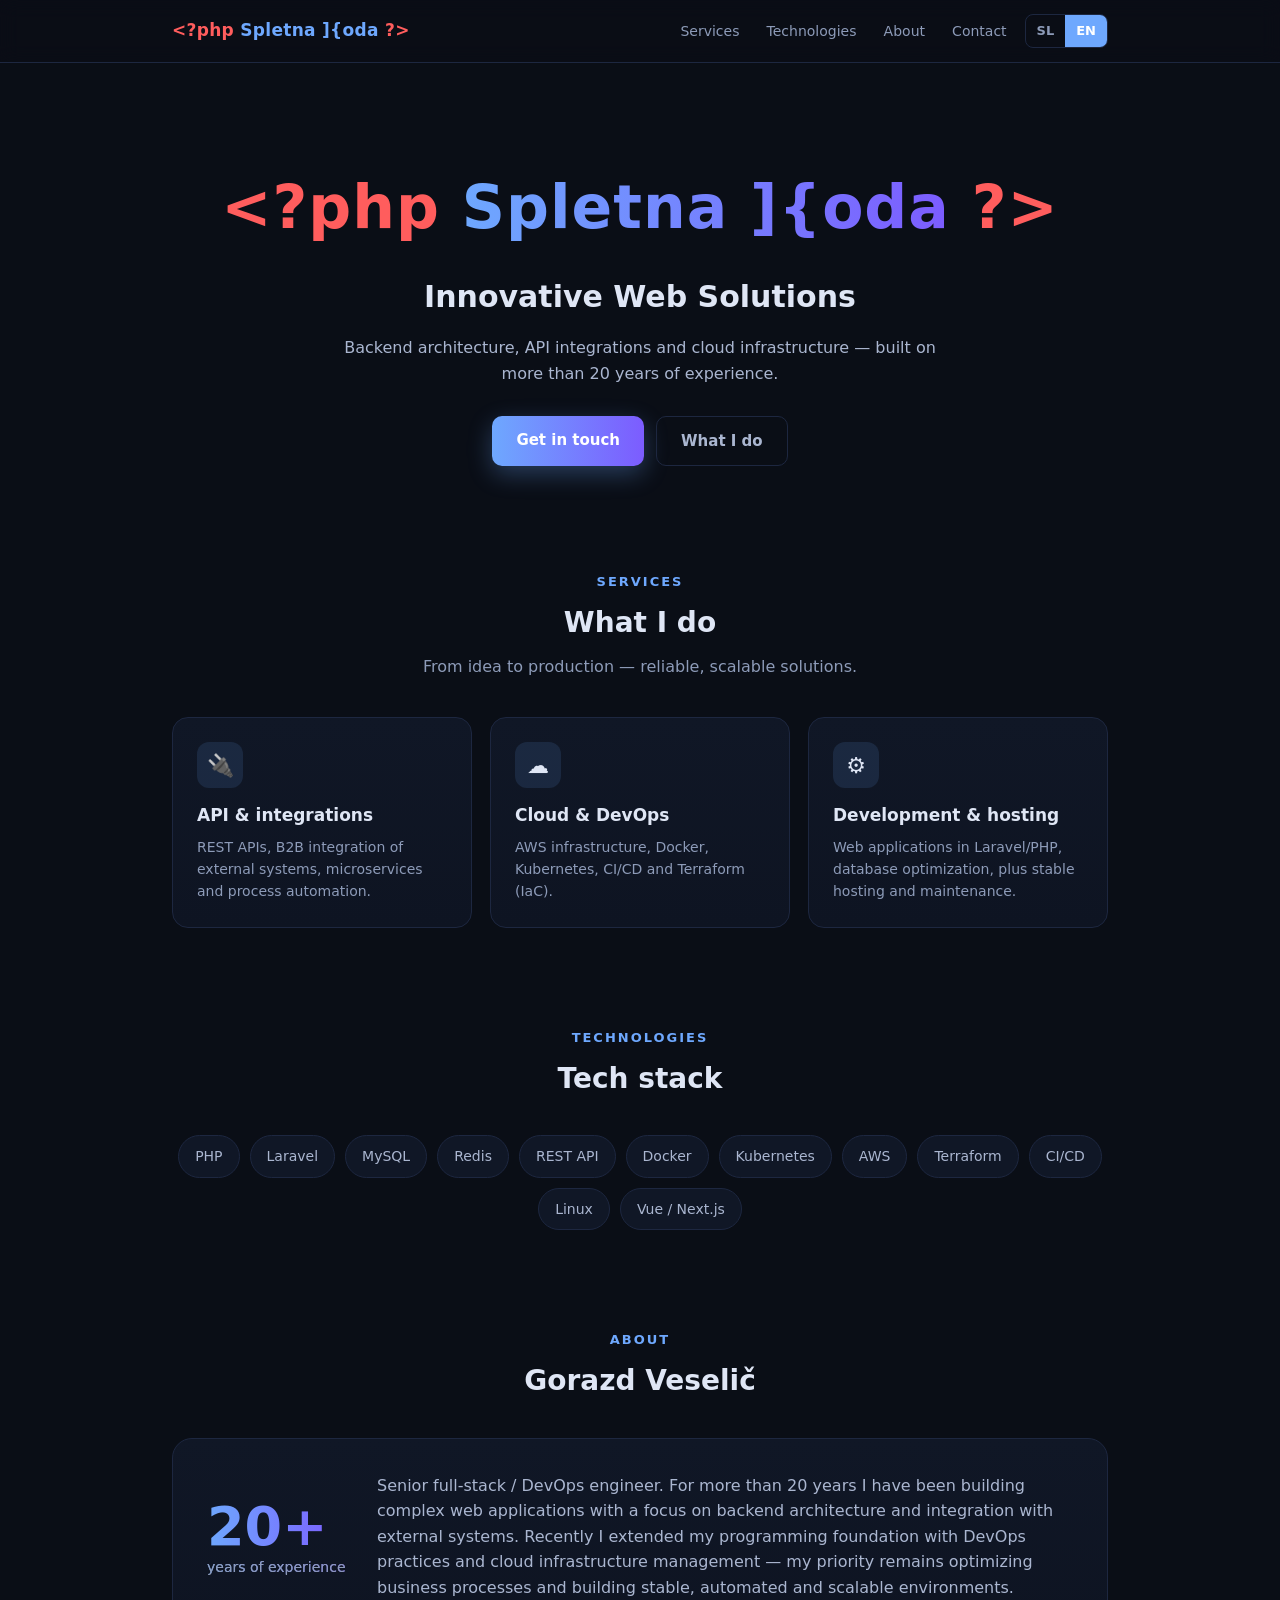
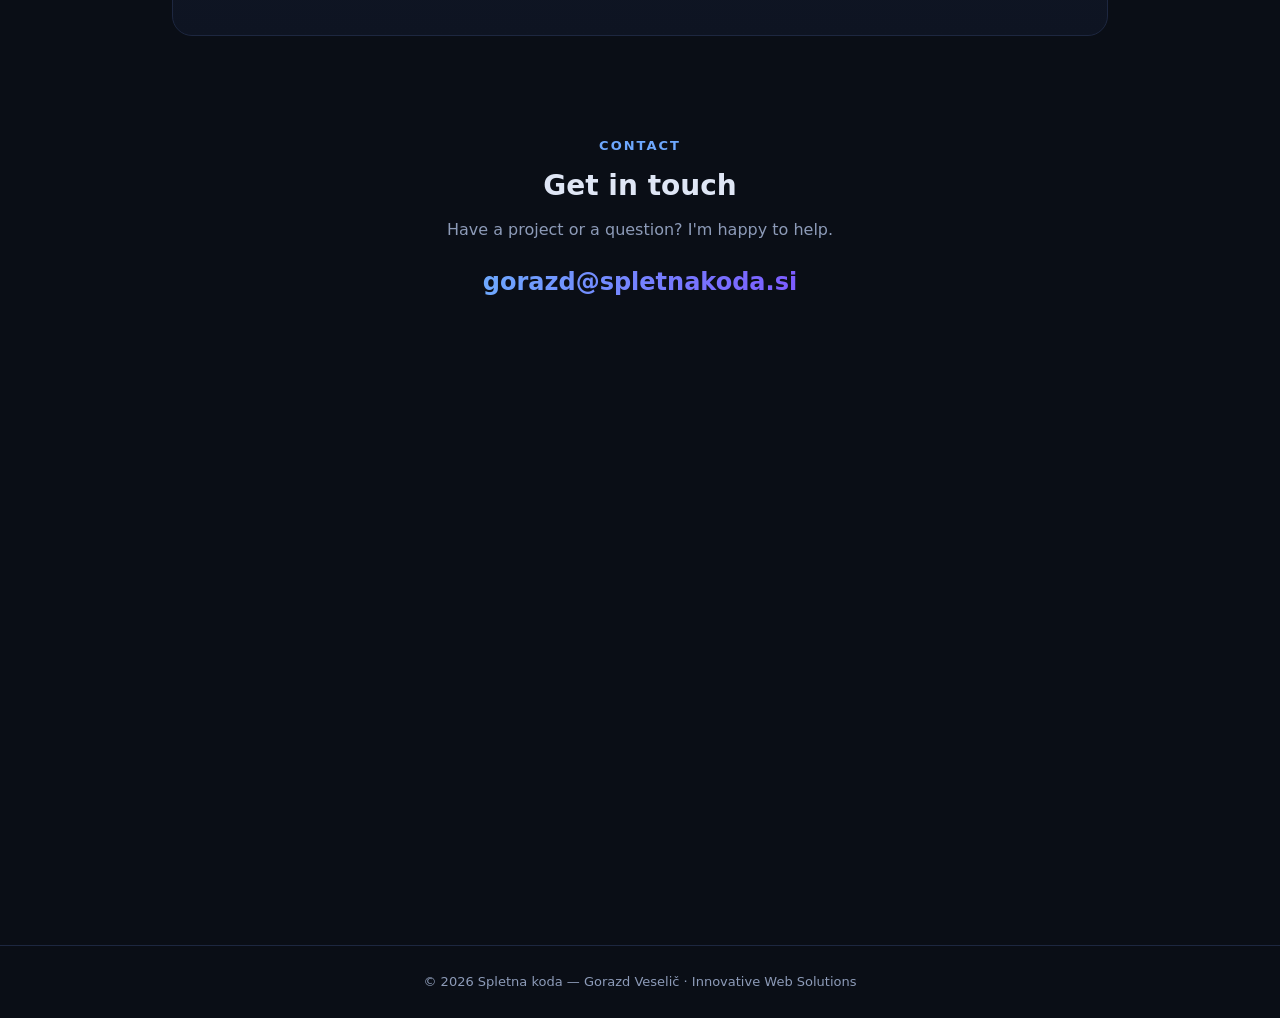
==== en/index.html @ e6e83b1e "Modern bilingual (SL/EN) static site redesign" ====
<!DOCTYPE html>
<html lang="en">
<head>
<meta charset="UTF-8">
<meta name="viewport" content="width=device-width, initial-scale=1">
<title>Spletna koda – Innovative Web Solutions</title>
<meta name="description" content="Innovative web solutions — backend architecture, API integrations and cloud infrastructure, built on more than 20 years of experience. PHP, Laravel, AWS, Docker, Kubernetes.">
<meta name="keywords" content="microservices, API integrations, B2B integration, PHP, MySQL, Laravel, Vue, AWS, DevOps, Docker, Kubernetes, web hosting">
<link rel="canonical" href="https://spletnakoda.si/en/">
<link rel="alternate" hreflang="sl" href="https://spletnakoda.si/">
<link rel="alternate" hreflang="en" href="https://spletnakoda.si/en/">
<link rel="alternate" hreflang="x-default" href="https://spletnakoda.si/">
<meta property="og:title" content="Spletna koda">
<meta property="og:description" content="Innovative web solutions. Backend, API integrations, B2B, PHP, MySQL, Laravel, Vue, AWS, DevOps.">
<meta property="og:url" content="https://spletnakoda.si/en/">
<meta property="og:image" content="https://spletnakoda.si/spletnaKoda.png">
<meta property="og:site_name" content="Spletna koda">
<meta property="og:locale" content="en_US">
<meta property="og:locale:alternate" content="sl_SI">
<meta name="theme-color" content="#0a0e16">
<link rel="icon" href="/favicon.ico">
<link rel="apple-touch-icon" href="/spletnaKoda.png">
<link rel="stylesheet" href="/style.css">
</head>
<body>

<header><div class="wrap"><nav>
  <a href="#top" class="brand"><span class="tag">&lt;?php</span> <span class="name">Spletna ]{oda</span> <span class="tag">?&gt;</span></a>
  <div class="nav-right">
    <div class="links">
      <a href="#services">Services</a>
      <a href="#technologies">Technologies</a>
      <a href="#about">About</a>
      <a href="#contact">Contact</a>
    </div>
    <div class="lang" aria-label="Jezik / Language">
      <a href="/" hreflang="sl" lang="sl">SL</a>
      <a class="active" href="/en/" hreflang="en" lang="en">EN</a>
    </div>
  </div>
</nav></div></header>

<div class="hero" id="top">
  <span class="blob b1"></span><span class="blob b2"></span><span class="blob b3"></span>
  <div class="wrap">
    <div class="logo"><span class="tag">&lt;?php</span> <span class="name">Spletna ]{oda</span> <span class="tag">?&gt;</span></div>
    <h1>Innovative Web Solutions</h1>
    <p>Backend architecture, API integrations and cloud infrastructure — built on more than 20 years of experience.</p>
    <div class="btns">
      <a href="#contact" class="btn primary">Get in touch</a>
      <a href="#services" class="btn ghost">What I do</a>
    </div>
  </div>
</div>

<section id="services"><div class="wrap">
  <div class="label">Services</div>
  <h2 class="title">What I do</h2>
  <p class="sub">From idea to production — reliable, scalable solutions.</p>
  <div class="cards">
    <div class="card"><div class="ico">🔌</div><h3>API &amp; integrations</h3><p>REST APIs, B2B integration of external systems, microservices and process automation.</p></div>
    <div class="card"><div class="ico">☁️</div><h3>Cloud &amp; DevOps</h3><p>AWS infrastructure, Docker, Kubernetes, CI/CD and Terraform (IaC).</p></div>
    <div class="card"><div class="ico">⚙️</div><h3>Development &amp; hosting</h3><p>Web applications in Laravel/PHP, database optimization, plus stable hosting and maintenance.</p></div>
  </div>
</div></section>

<section id="technologies"><div class="wrap">
  <div class="label">Technologies</div>
  <h2 class="title">Tech stack</h2>
  <div class="chips">
    <span class="chip">PHP</span><span class="chip">Laravel</span><span class="chip">MySQL</span><span class="chip">Redis</span>
    <span class="chip">REST API</span><span class="chip">Docker</span><span class="chip">Kubernetes</span><span class="chip">AWS</span>
    <span class="chip">Terraform</span><span class="chip">CI/CD</span><span class="chip">Linux</span><span class="chip">Vue / Next.js</span>
  </div>
</div></section>

<section id="about"><div class="wrap">
  <div class="label">About</div>
  <h2 class="title">Gorazd Veselič</h2>
  <div class="about">
    <div class="big">20+<small>years of experience</small></div>
    <p>Senior full-stack / DevOps engineer. For more than 20 years I have been building complex web applications with a focus on backend architecture and integration with external systems. Recently I extended my programming foundation with DevOps practices and cloud infrastructure management — my priority remains optimizing business processes and building stable, automated and scalable environments.</p>
  </div>
</div></section>

<section id="contact" class="fill"><div class="wrap contact">
  <div class="label">Contact</div>
  <h2 class="title">Get in touch</h2>
  <p class="sub">Have a project or a question? I'm happy to help.</p>
  <a href="mailto:gorazd@spletnakoda.si" class="email">gorazd@spletnakoda.si</a>
</div></section>

<footer><div class="wrap">© 2026 Spletna koda — Gorazd Veselič · Innovative Web Solutions</div></footer>

</body>
</html>
---- style.css ----
/* Spletna koda — shared styles (SL + EN) */

:root{
  --bg:#0a0e16; --panel:#101726; --panel2:#0e1422;
  --line:#1d2740; --text:#dfe6f5; --muted:#8d9bb8; --soft:#aab6d0;
  --brand:#6ea8fe; --brand2:#7c5cff; --accent:#22d3ee;
  --nav-h:62px;
}

*{box-sizing:border-box;margin:0;padding:0}
html{scroll-behavior:smooth}
body{
  background:var(--bg);color:var(--text);line-height:1.6;overflow-x:hidden;
  font-family:system-ui,-apple-system,"Segoe UI",sans-serif;
}
a{color:inherit;text-decoration:none}

.wrap{max-width:980px;margin:0 auto;padding:0 22px}
section{padding:28px 0 72px;scroll-margin-top:calc(var(--nav-h) + 10px)}

/* Header / navigation */
header{
  position:sticky;top:0;z-index:20;
  background:rgba(10,14,22,.7);backdrop-filter:blur(10px);
  border-bottom:1px solid var(--line);
}
nav{display:flex;justify-content:space-between;align-items:center;height:var(--nav-h)}
.brand{font-weight:800;font-size:17px;letter-spacing:.3px}
.brand .tag{color:#ff5d5d}
.brand .name{color:var(--brand);white-space:nowrap}
.nav-right{display:flex;align-items:center;gap:18px}
.links a{color:var(--muted);font-size:14px;margin-left:22px;transition:color .15s}
.links a:hover{color:var(--text)}
.lang{display:inline-flex;border:1px solid var(--line);border-radius:8px;overflow:hidden}
.lang a{color:var(--muted);font-size:13px;font-weight:700;padding:6px 11px;transition:background .15s,color .15s}
.lang a:hover{color:var(--text)}
.lang a.active{background:var(--brand);color:#fff}

/* Hero */
.hero{position:relative;text-align:center;padding:96px 0 78px;overflow:hidden;scroll-margin-top:calc(var(--nav-h) + 10px)}
.blob{position:absolute;border-radius:50%;filter:blur(80px);opacity:.5;animation:float 14s ease-in-out infinite}
.b1{width:420px;height:420px;background:var(--brand2);top:-160px;left:-120px}
.b2{width:380px;height:380px;background:var(--brand);top:-120px;right:-120px;animation-delay:-5s}
.b3{width:300px;height:300px;background:var(--accent);bottom:-180px;left:40%;opacity:.25;animation-delay:-9s}
@keyframes float{0%,100%{transform:translateY(0)}50%{transform:translateY(28px)}}
@media(prefers-reduced-motion:reduce){.blob{animation:none}}
.hero>*{position:relative;z-index:1}
.hero .logo{font-size:clamp(34px,7vw,60px);font-weight:800;letter-spacing:1px;white-space:nowrap}
.hero .logo .tag{color:#ff5d5d}
.hero .logo .name{white-space:nowrap;background:linear-gradient(90deg,var(--brand),var(--brand2));-webkit-background-clip:text;background-clip:text;color:transparent}
.hero h1{font-size:clamp(20px,3.4vw,30px);margin-top:18px;font-weight:700}
.hero p{color:var(--soft);max-width:600px;margin:14px auto 0;font-size:16px}

.btns{margin-top:30px;display:flex;gap:12px;justify-content:center;flex-wrap:wrap}
.btn{padding:12px 24px;border-radius:10px;font-weight:600;font-size:15px;transition:transform .12s,box-shadow .12s}
.btn:hover{transform:translateY(-2px)}
.btn.primary{background:linear-gradient(90deg,var(--brand),var(--brand2));color:#fff;box-shadow:0 8px 24px rgba(110,168,254,.3)}
.btn.ghost{border:1px solid var(--line);color:var(--soft)}

/* Section headings */
.label{text-align:center;color:var(--brand);font-size:13px;font-weight:700;letter-spacing:2px;text-transform:uppercase}
h2.title{text-align:center;font-size:28px;margin-top:8px}
.sub{text-align:center;color:var(--muted);max-width:560px;margin:8px auto 0}

/* Service cards */
.cards{display:grid;grid-template-columns:repeat(3,1fr);gap:18px;margin-top:38px}
.card{background:linear-gradient(180deg,var(--panel),var(--panel2));border:1px solid var(--line);border-radius:16px;padding:24px;transition:transform .15s,border-color .15s}
.card:hover{transform:translateY(-4px);border-color:var(--brand)}
.card .ico{width:46px;height:46px;margin-bottom:14px;border-radius:12px;background:rgba(110,168,254,.12);display:flex;align-items:center;justify-content:center;font-size:22px}
.card h3{font-size:17px;margin-bottom:6px}
.card p{color:var(--muted);font-size:14px}

/* Tech chips */
.chips{display:flex;flex-wrap:wrap;gap:10px;justify-content:center;margin-top:34px}
.chip{background:var(--panel);border:1px solid var(--line);color:var(--soft);padding:9px 16px;border-radius:30px;font-size:14px;transition:border-color .15s,color .15s}
.chip:hover{border-color:var(--accent);color:var(--text)}

/* About */
.about{display:grid;grid-template-columns:140px 1fr;gap:30px;align-items:center;margin-top:34px;padding:34px;border:1px solid var(--line);border-radius:20px;background:linear-gradient(180deg,var(--panel),var(--panel2))}
.about .big{font-size:54px;font-weight:800;line-height:1;background:linear-gradient(90deg,var(--brand),var(--brand2));-webkit-background-clip:text;background-clip:text;color:transparent}
.about .big small{display:block;margin-top:6px;font-size:14px;font-weight:500;color:var(--muted)}
.about p{color:var(--soft)}

/* Contact */
.fill{min-height:calc(100vh - var(--nav-h) - 1px)}   /* lets the last section's title align like the others */
.contact{text-align:center}
.contact .email{display:inline-block;margin-top:20px;font-size:clamp(18px,4vw,24px);font-weight:700;background:linear-gradient(90deg,var(--brand),var(--brand2));-webkit-background-clip:text;background-clip:text;color:transparent}

footer{border-top:1px solid var(--line);padding:26px 0;text-align:center;color:var(--muted);font-size:13px}

/* Mobile: no menu, so the anchor-offset tricks aren't needed — even spacing, no empty tail */
@media(max-width:720px){
  .cards{grid-template-columns:1fr}
  .about{grid-template-columns:1fr;text-align:center}
  .links{display:none}
  section{padding:44px 0}
  .hero{padding:80px 0 44px}
  .fill{min-height:auto}
}

/* Keep the wordmark intact: one line when it fits, else cleanly stacked into 3 lines */
@media(max-width:480px){
  .hero .logo{white-space:normal}
  .hero .logo .tag,.hero .logo .name{display:block}
}
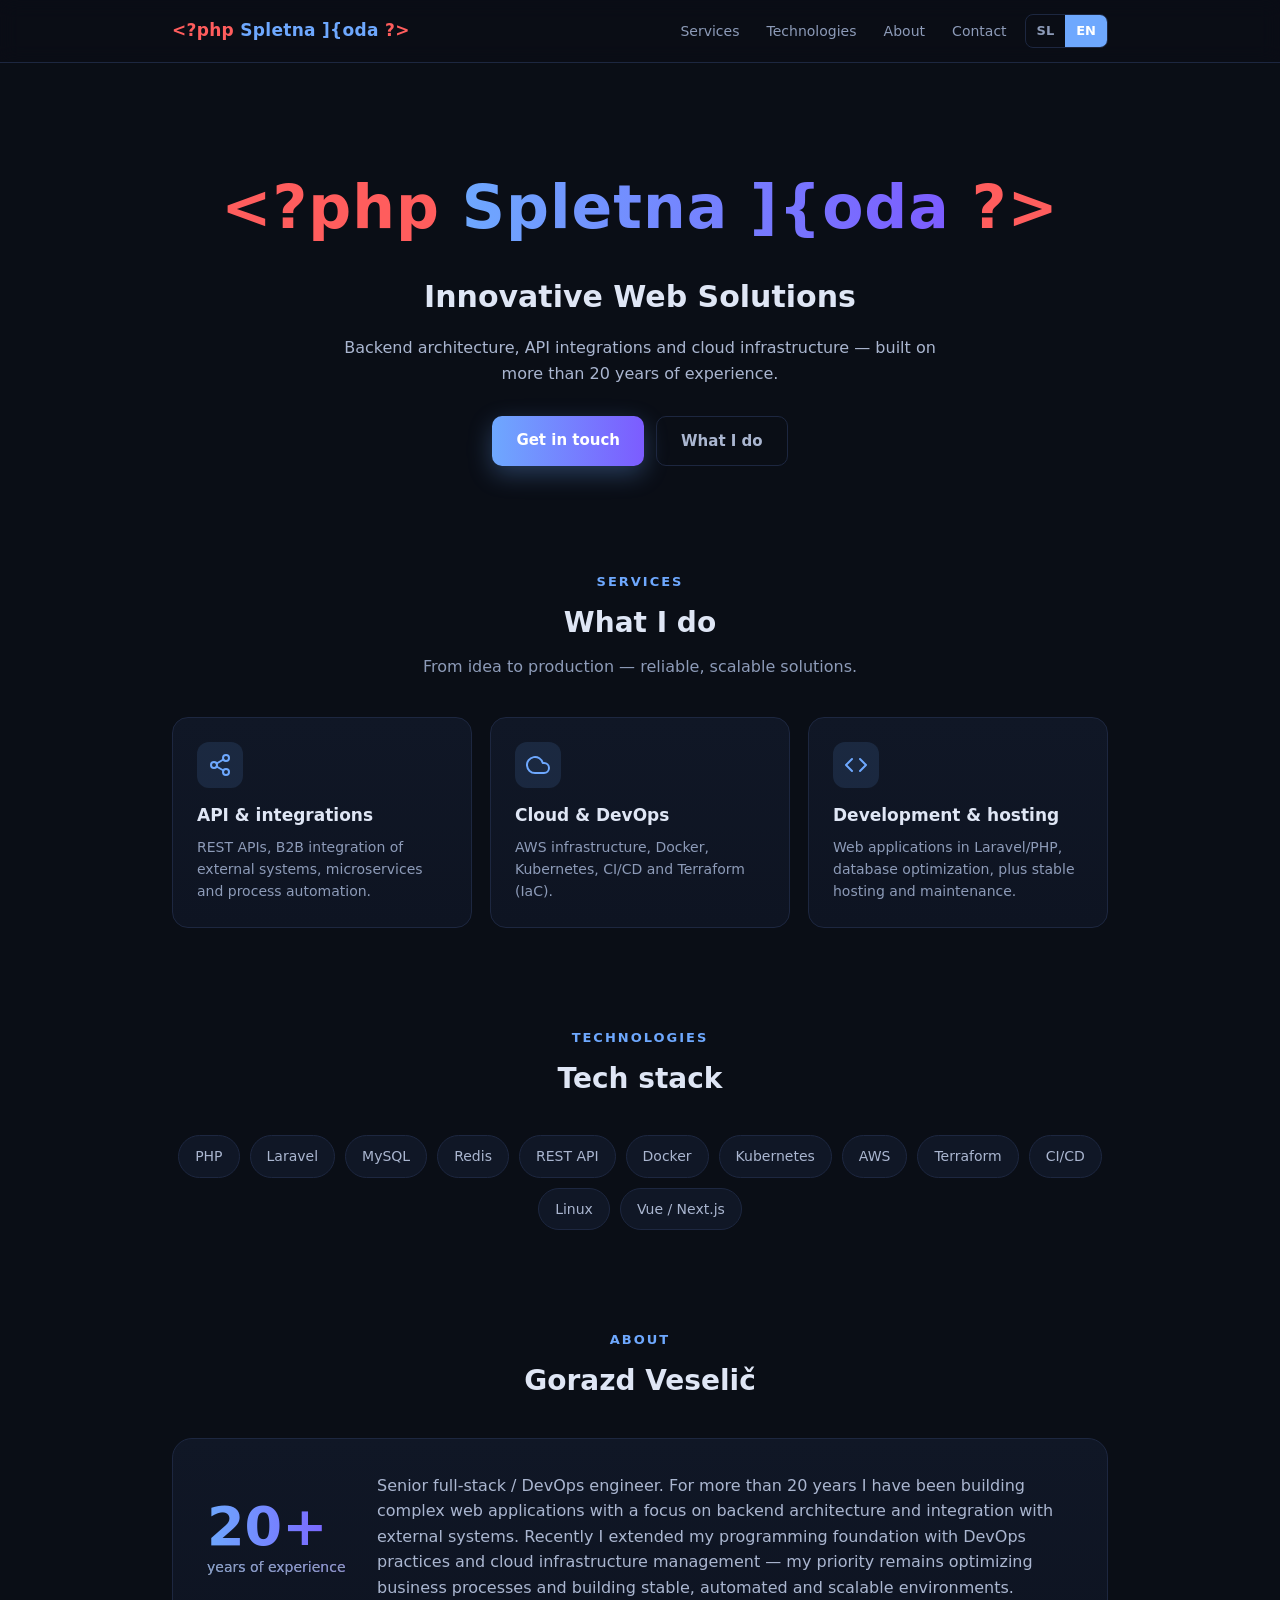
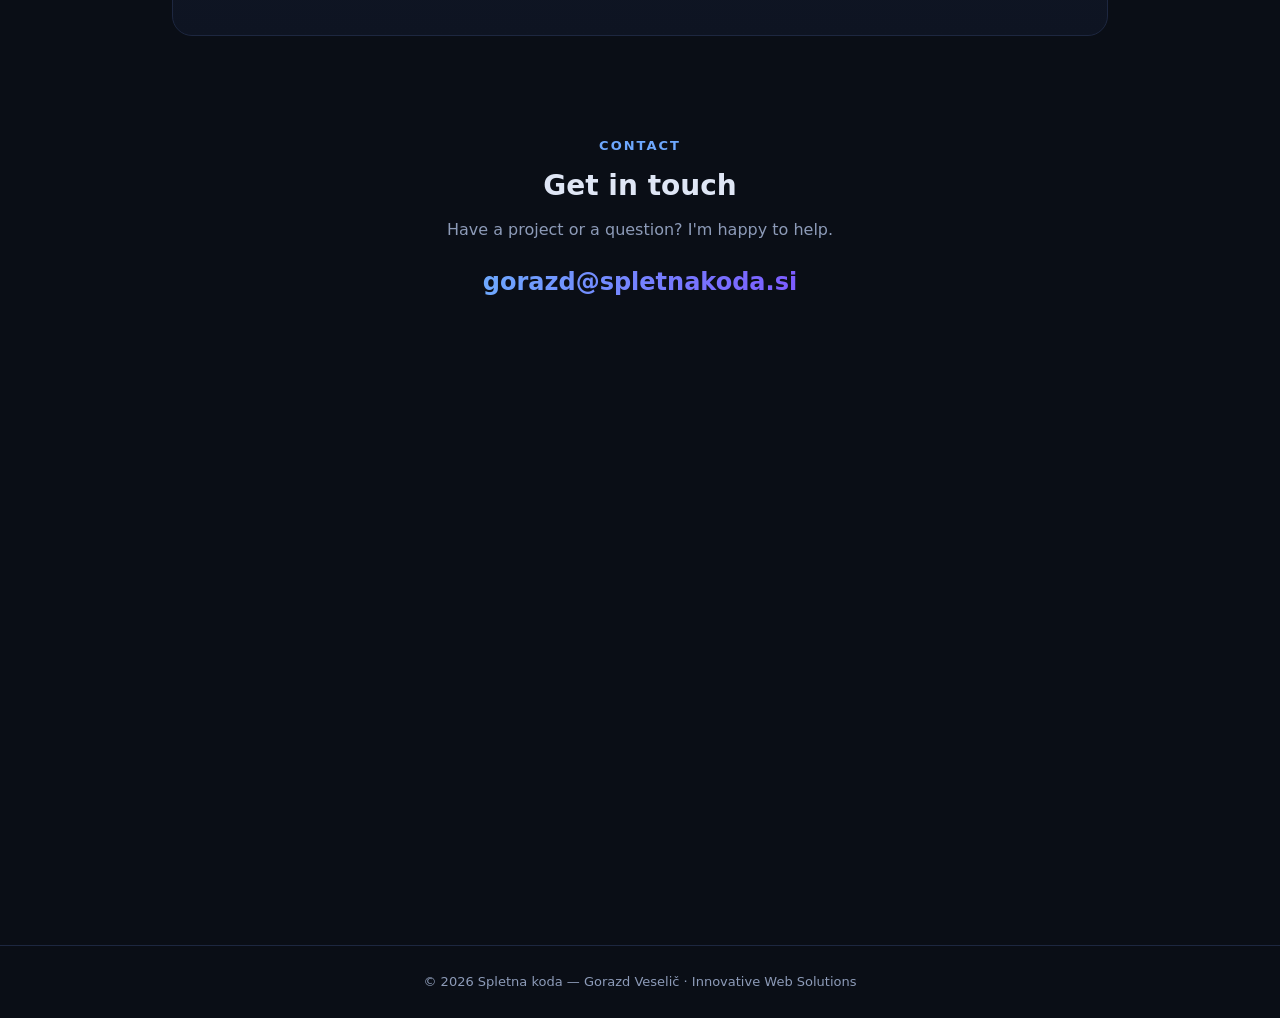
==== commit 1e5197b4: "Replace emoji icons with inline SVG icons" ====
--- a/en/index.html
+++ b/en/index.html
@@ -58,9 +58,9 @@
   <h2 class="title">What I do</h2>
   <p class="sub">From idea to production — reliable, scalable solutions.</p>
   <div class="cards">
-    <div class="card"><div class="ico">🔌</div><h3>API &amp; integrations</h3><p>REST APIs, B2B integration of external systems, microservices and process automation.</p></div>
-    <div class="card"><div class="ico">☁️</div><h3>Cloud &amp; DevOps</h3><p>AWS infrastructure, Docker, Kubernetes, CI/CD and Terraform (IaC).</p></div>
-    <div class="card"><div class="ico">⚙️</div><h3>Development &amp; hosting</h3><p>Web applications in Laravel/PHP, database optimization, plus stable hosting and maintenance.</p></div>
+    <div class="card"><div class="ico"><svg viewBox="0 0 24 24" fill="none" stroke="currentColor" stroke-width="2" stroke-linecap="round" stroke-linejoin="round" aria-hidden="true"><circle cx="18" cy="5" r="3"/><circle cx="6" cy="12" r="3"/><circle cx="18" cy="19" r="3"/><line x1="8.59" y1="13.51" x2="15.42" y2="17.49"/><line x1="15.41" y1="6.51" x2="8.59" y2="10.49"/></svg></div><h3>API &amp; integrations</h3><p>REST APIs, B2B integration of external systems, microservices and process automation.</p></div>
+    <div class="card"><div class="ico"><svg viewBox="0 0 24 24" fill="none" stroke="currentColor" stroke-width="2" stroke-linecap="round" stroke-linejoin="round" aria-hidden="true"><path d="M18 10h-1.26A8 8 0 1 0 9 20h9a5 5 0 0 0 0-10z"/></svg></div><h3>Cloud &amp; DevOps</h3><p>AWS infrastructure, Docker, Kubernetes, CI/CD and Terraform (IaC).</p></div>
+    <div class="card"><div class="ico"><svg viewBox="0 0 24 24" fill="none" stroke="currentColor" stroke-width="2" stroke-linecap="round" stroke-linejoin="round" aria-hidden="true"><polyline points="16 18 22 12 16 6"/><polyline points="8 6 2 12 8 18"/></svg></div><h3>Development &amp; hosting</h3><p>Web applications in Laravel/PHP, database optimization, plus stable hosting and maintenance.</p></div>
   </div>
 </div></section>
 
--- a/style.css
+++ b/style.css
@@ -66,7 +66,8 @@
 .cards{display:grid;grid-template-columns:repeat(3,1fr);gap:18px;margin-top:38px}
 .card{background:linear-gradient(180deg,var(--panel),var(--panel2));border:1px solid var(--line);border-radius:16px;padding:24px;transition:transform .15s,border-color .15s}
 .card:hover{transform:translateY(-4px);border-color:var(--brand)}
-.card .ico{width:46px;height:46px;margin-bottom:14px;border-radius:12px;background:rgba(110,168,254,.12);display:flex;align-items:center;justify-content:center;font-size:22px}
+.card .ico{width:46px;height:46px;margin-bottom:14px;border-radius:12px;background:rgba(110,168,254,.12);display:flex;align-items:center;justify-content:center;color:var(--brand)}
+.card .ico svg{width:24px;height:24px}
 .card h3{font-size:17px;margin-bottom:6px}
 .card p{color:var(--muted);font-size:14px}
 
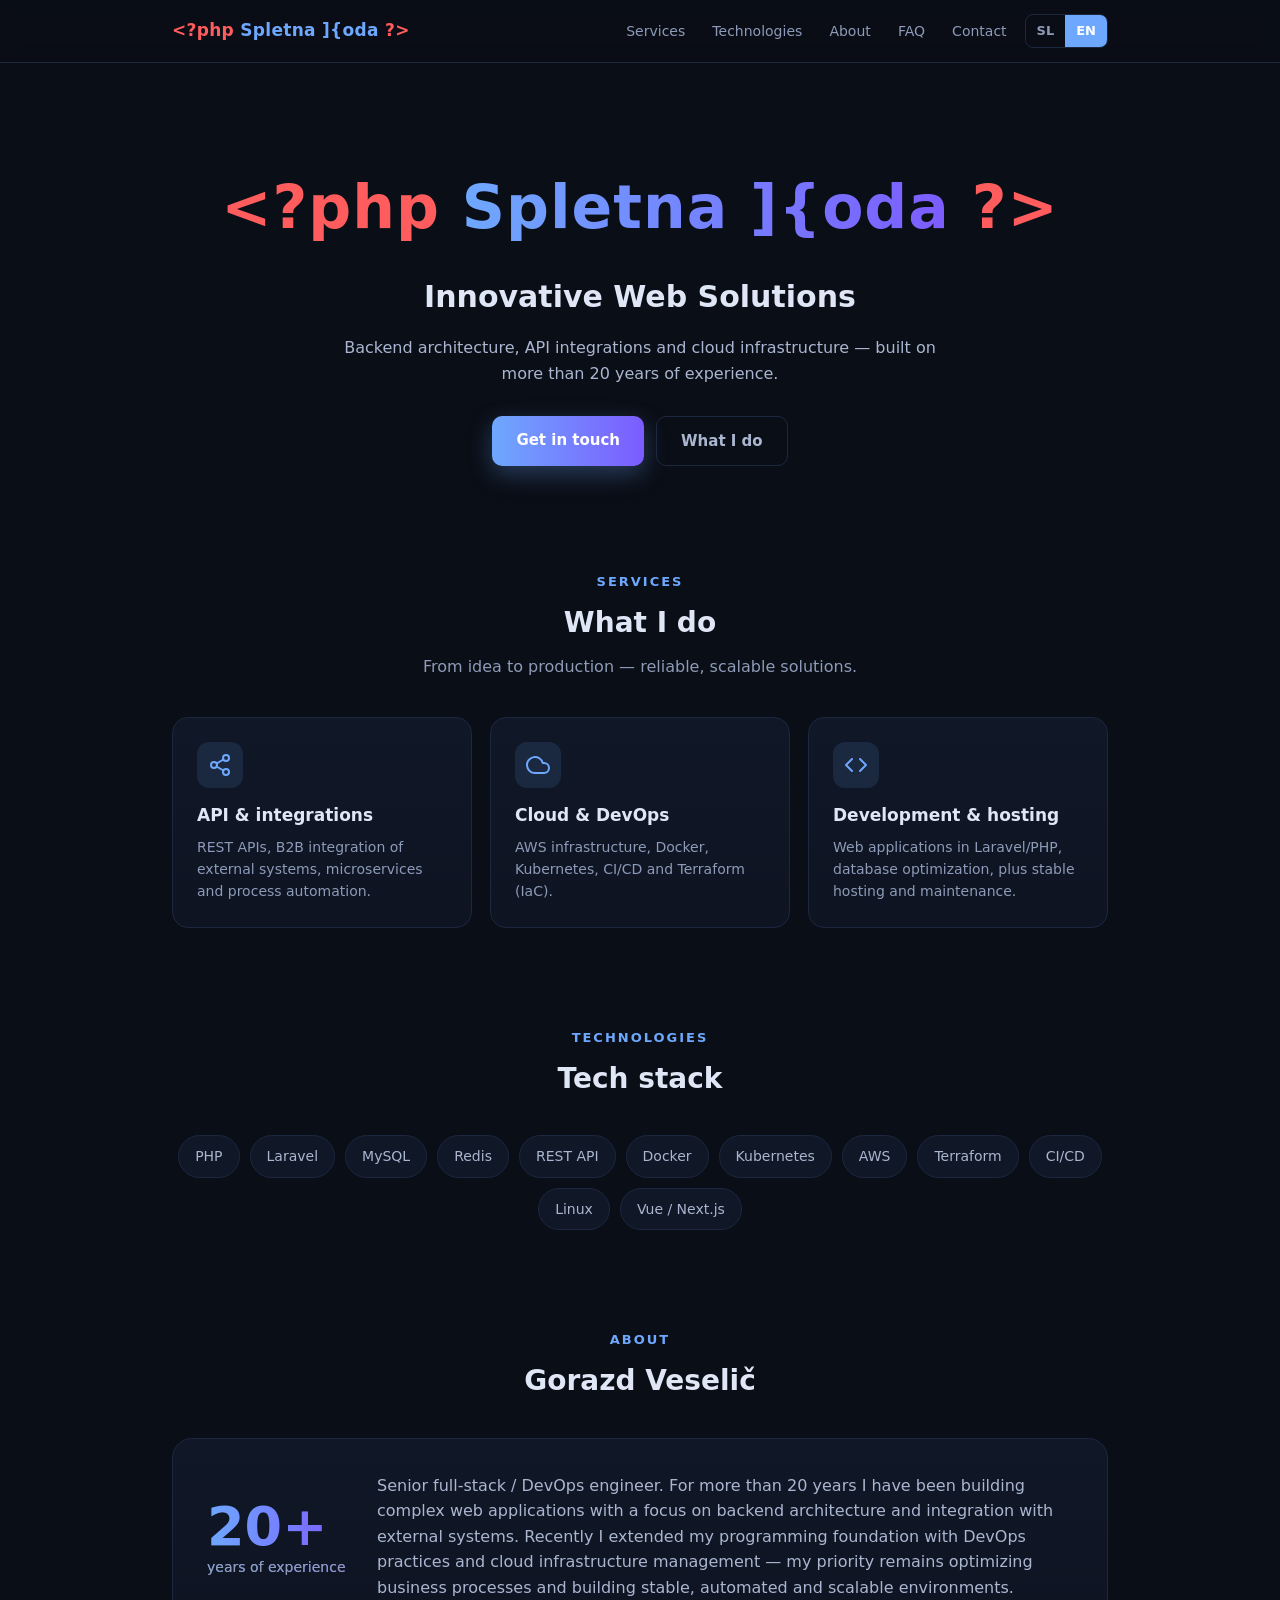
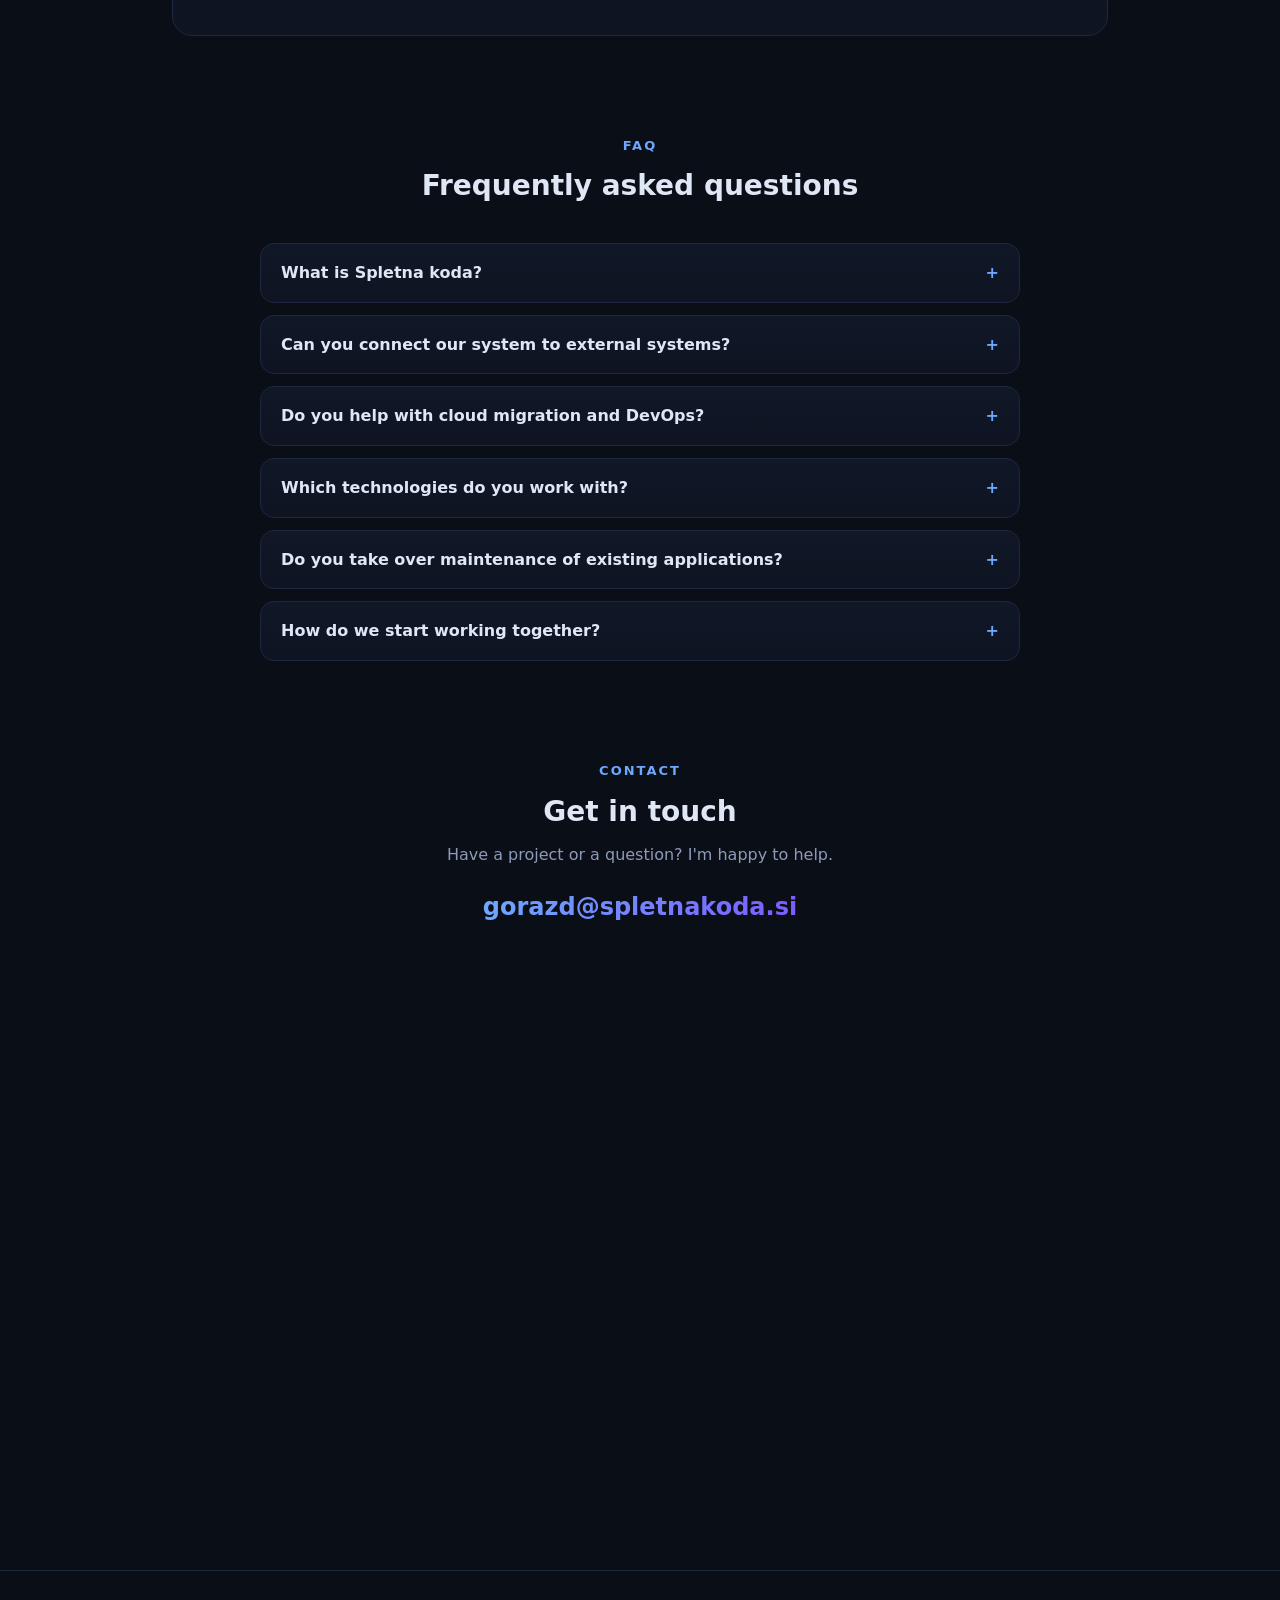
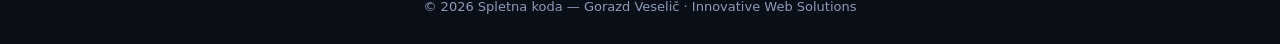
==== commit 2f11455a: "Improve AI visibility: JSON-LD schema, FAQ section, llms.txt, robots.txt, sitemap - Add JSON-LD grap" ====
--- a/en/index.html
+++ b/en/index.html
@@ -17,10 +17,186 @@
 <meta property="og:site_name" content="Spletna koda">
 <meta property="og:locale" content="en_US">
 <meta property="og:locale:alternate" content="sl_SI">
+<meta property="og:type" content="website">
+<meta property="og:image:alt" content="Spletna koda">
+<meta name="twitter:card" content="summary">
+<meta name="author" content="Gorazd Veselič">
 <meta name="theme-color" content="#0a0e16">
-<link rel="icon" href="/favicon.ico">
-<link rel="apple-touch-icon" href="/spletnaKoda.png">
+<link rel="icon" href="/favicon.ico" sizes="any">
+<link rel="icon" type="image/svg+xml" href="/favicon.svg">
+<link rel="apple-touch-icon" href="/apple-touch-icon.png">
 <link rel="stylesheet" href="/style.css">
+<script type="application/ld+json">
+{
+ "@context": "https://schema.org",
+ "@graph": [
+  {
+   "@type": "WebSite",
+   "@id": "https://spletnakoda.si/#website",
+   "url": "https://spletnakoda.si/",
+   "name": "Spletna koda",
+   "inLanguage": [
+    "sl",
+    "en"
+   ],
+   "publisher": {
+    "@id": "https://spletnakoda.si/#business"
+   }
+  },
+  {
+   "@type": "Person",
+   "@id": "https://spletnakoda.si/#gorazd",
+   "name": "Gorazd Veselič",
+   "jobTitle": "Senior full-stack / DevOps engineer",
+   "email": "mailto:gorazd@spletnakoda.si",
+   "url": "https://spletnakoda.si/en/",
+   "worksFor": {
+    "@id": "https://spletnakoda.si/#business"
+   },
+   "sameAs": [
+    "https://github.com/GorazdVeselic"
+   ],
+   "knowsAbout": [
+    "PHP",
+    "Laravel",
+    "MySQL",
+    "Redis",
+    "REST API",
+    "B2B integration",
+    "Microservices",
+    "Docker",
+    "Kubernetes",
+    "AWS",
+    "Terraform",
+    "CI/CD",
+    "Linux",
+    "Vue",
+    "Next.js",
+    "DevOps"
+   ]
+  },
+  {
+   "@type": "ProfessionalService",
+   "@id": "https://spletnakoda.si/#business",
+   "name": "Spletna koda",
+   "url": "https://spletnakoda.si/",
+   "logo": "https://spletnakoda.si/icon-512.png",
+   "image": "https://spletnakoda.si/spletnaKoda.png",
+   "email": "gorazd@spletnakoda.si",
+   "founder": {
+    "@id": "https://spletnakoda.si/#gorazd"
+   },
+   "areaServed": "SI",
+   "availableLanguage": [
+    "sl",
+    "en"
+   ],
+   "description": "Spletna koda (Gorazd Veselič) – backend architecture, API and B2B integrations, microservices and cloud infrastructure (AWS, Docker, Kubernetes), built on more than 20 years of experience.",
+   "hasOfferCatalog": {
+    "@type": "OfferCatalog",
+    "name": "Services",
+    "itemListElement": [
+     {
+      "@type": "Offer",
+      "itemOffered": {
+       "@type": "Service",
+       "name": "API & integrations",
+       "description": "REST APIs, B2B integration of external systems, microservices and process automation."
+      }
+     },
+     {
+      "@type": "Offer",
+      "itemOffered": {
+       "@type": "Service",
+       "name": "Cloud & DevOps",
+       "description": "AWS infrastructure, Docker, Kubernetes, CI/CD and Terraform (IaC)."
+      }
+     },
+     {
+      "@type": "Offer",
+      "itemOffered": {
+       "@type": "Service",
+       "name": "Development & hosting",
+       "description": "Web applications in Laravel/PHP, database optimization, plus stable hosting and maintenance."
+      }
+     }
+    ]
+   }
+  },
+  {
+   "@type": "WebPage",
+   "@id": "https://spletnakoda.si/en/#webpage",
+   "url": "https://spletnakoda.si/en/",
+   "name": "Spletna koda – Innovative Web Solutions",
+   "inLanguage": "en",
+   "isPartOf": {
+    "@id": "https://spletnakoda.si/#website"
+   },
+   "about": {
+    "@id": "https://spletnakoda.si/#business"
+   },
+   "mainEntity": {
+    "@id": "https://spletnakoda.si/en/#faq"
+   }
+  },
+  {
+   "@type": "FAQPage",
+   "@id": "https://spletnakoda.si/en/#faq",
+   "inLanguage": "en",
+   "mainEntity": [
+    {
+     "@type": "Question",
+     "name": "What is Spletna koda?",
+     "acceptedAnswer": {
+      "@type": "Answer",
+      "text": "Spletna koda is the independent development practice of Gorazd Veselič, a senior full-stack / DevOps engineer with more than 20 years of experience. It focuses on backend architecture, API and B2B integrations, and cloud infrastructure."
+     }
+    },
+    {
+     "@type": "Question",
+     "name": "Can you connect our system to external systems?",
+     "acceptedAnswer": {
+      "@type": "Answer",
+      "text": "Yes. I design and build REST APIs, B2B integrations with external systems (e.g. ERPs, online shops, suppliers) and microservices that automate business processes and remove manual data re-entry."
+     }
+    },
+    {
+     "@type": "Question",
+     "name": "Do you help with cloud migration and DevOps?",
+     "acceptedAnswer": {
+      "@type": "Answer",
+      "text": "Yes. I set up and maintain infrastructure on AWS, containerize applications with Docker and run them on Kubernetes, describe infrastructure as code with Terraform, and introduce CI/CD for automated, repeatable deployments."
+     }
+    },
+    {
+     "@type": "Question",
+     "name": "Which technologies do you work with?",
+     "acceptedAnswer": {
+      "@type": "Answer",
+      "text": "Backend: PHP, Laravel, MySQL, Redis and REST APIs. Infrastructure: Docker, Kubernetes, AWS, Terraform, CI/CD and Linux. Frontend: Vue and Next.js."
+     }
+    },
+    {
+     "@type": "Question",
+     "name": "Do you take over maintenance of existing applications?",
+     "acceptedAnswer": {
+      "@type": "Answer",
+      "text": "Yes. I take over existing Laravel/PHP applications, optimize slow databases, set up stable hosting and handle ongoing maintenance."
+     }
+    },
+    {
+     "@type": "Question",
+     "name": "How do we start working together?",
+     "acceptedAnswer": {
+      "@type": "Answer",
+      "text": "Email gorazd@spletnakoda.si with a short description of your project or problem. I work in Slovenian and English."
+     }
+    }
+   ]
+  }
+ ]
+}
+</script>
 </head>
 <body>
 
@@ -31,6 +207,7 @@
       <a href="#services">Services</a>
       <a href="#technologies">Technologies</a>
       <a href="#about">About</a>
+      <a href="#faq">FAQ</a>
       <a href="#contact">Contact</a>
     </div>
     <div class="lang" aria-label="Jezik / Language">
@@ -83,6 +260,19 @@
   </div>
 </div></section>
 
+<section id="faq"><div class="wrap">
+  <div class="label">FAQ</div>
+  <h2 class="title">Frequently asked questions</h2>
+  <div class="faq">
+    <details class="qa"><summary>What is Spletna koda?</summary><p>Spletna koda is the independent development practice of Gorazd Veselič, a senior full-stack / DevOps engineer with more than 20 years of experience. It focuses on backend architecture, API and B2B integrations, and cloud infrastructure.</p></details>
+    <details class="qa"><summary>Can you connect our system to external systems?</summary><p>Yes. I design and build REST APIs, B2B integrations with external systems (e.g. ERPs, online shops, suppliers) and microservices that automate business processes and remove manual data re-entry.</p></details>
+    <details class="qa"><summary>Do you help with cloud migration and DevOps?</summary><p>Yes. I set up and maintain infrastructure on AWS, containerize applications with Docker and run them on Kubernetes, describe infrastructure as code with Terraform, and introduce CI/CD for automated, repeatable deployments.</p></details>
+    <details class="qa"><summary>Which technologies do you work with?</summary><p>Backend: PHP, Laravel, MySQL, Redis and REST APIs. Infrastructure: Docker, Kubernetes, AWS, Terraform, CI/CD and Linux. Frontend: Vue and Next.js.</p></details>
+    <details class="qa"><summary>Do you take over maintenance of existing applications?</summary><p>Yes. I take over existing Laravel/PHP applications, optimize slow databases, set up stable hosting and handle ongoing maintenance.</p></details>
+    <details class="qa"><summary>How do we start working together?</summary><p>Email gorazd@spletnakoda.si with a short description of your project or problem. I work in Slovenian and English.</p></details>
+  </div>
+</div></section>
+
 <section id="contact" class="fill"><div class="wrap contact">
   <div class="label">Contact</div>
   <h2 class="title">Get in touch</h2>
--- a/style.css
+++ b/style.css
@@ -104,3 +104,13 @@
   .hero .logo{white-space:normal}
   .hero .logo .tag,.hero .logo .name{display:block}
 }
+
+/* FAQ */
+.faq{max-width:760px;margin:34px auto 0;display:grid;gap:12px}
+.qa{background:linear-gradient(180deg,var(--panel),var(--panel2));border:1px solid var(--line);border-radius:14px;padding:16px 20px;transition:border-color .15s}
+.qa[open],.qa:hover{border-color:var(--brand)}
+.qa summary{cursor:pointer;font-weight:700;list-style:none;display:flex;justify-content:space-between;gap:16px}
+.qa summary::-webkit-details-marker{display:none}
+.qa summary::after{content:"+";color:var(--brand);font-weight:800}
+.qa[open] summary::after{content:"−"}
+.qa p{color:var(--soft);margin-top:10px;font-size:15px}
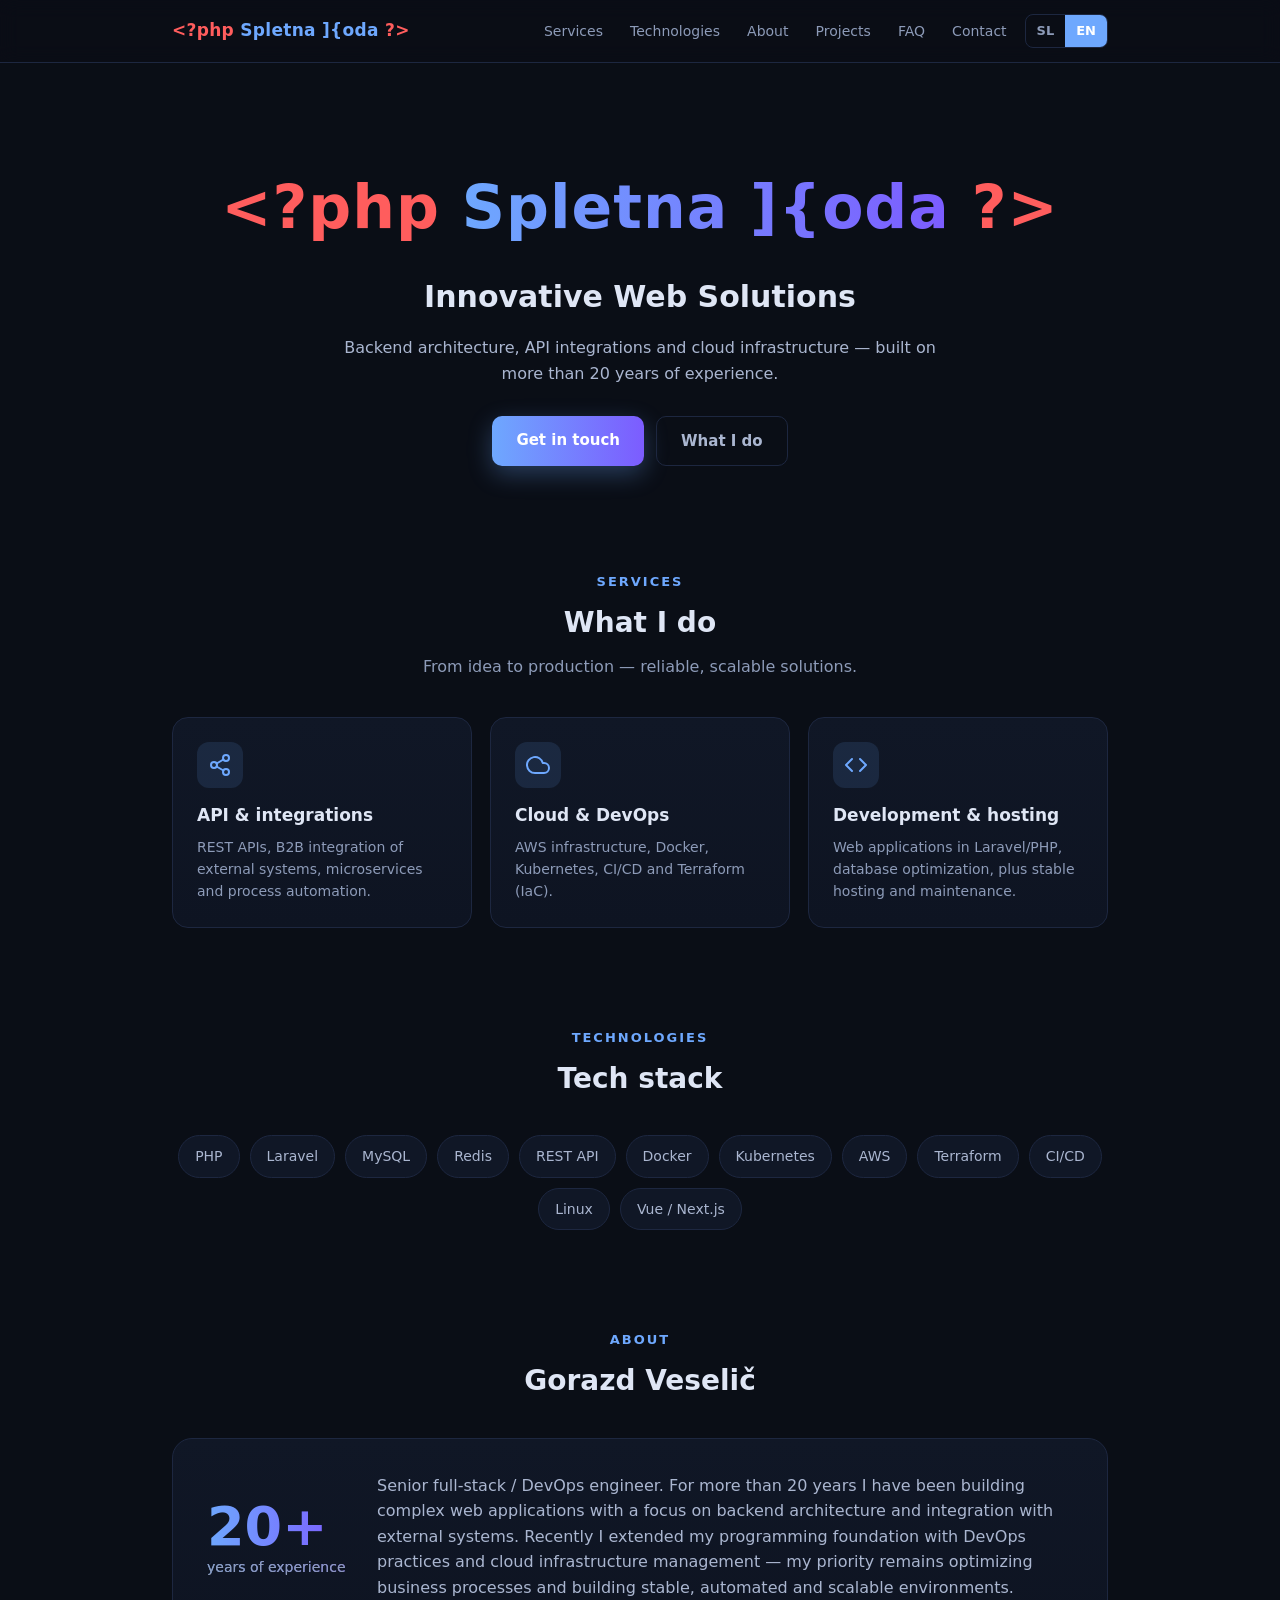
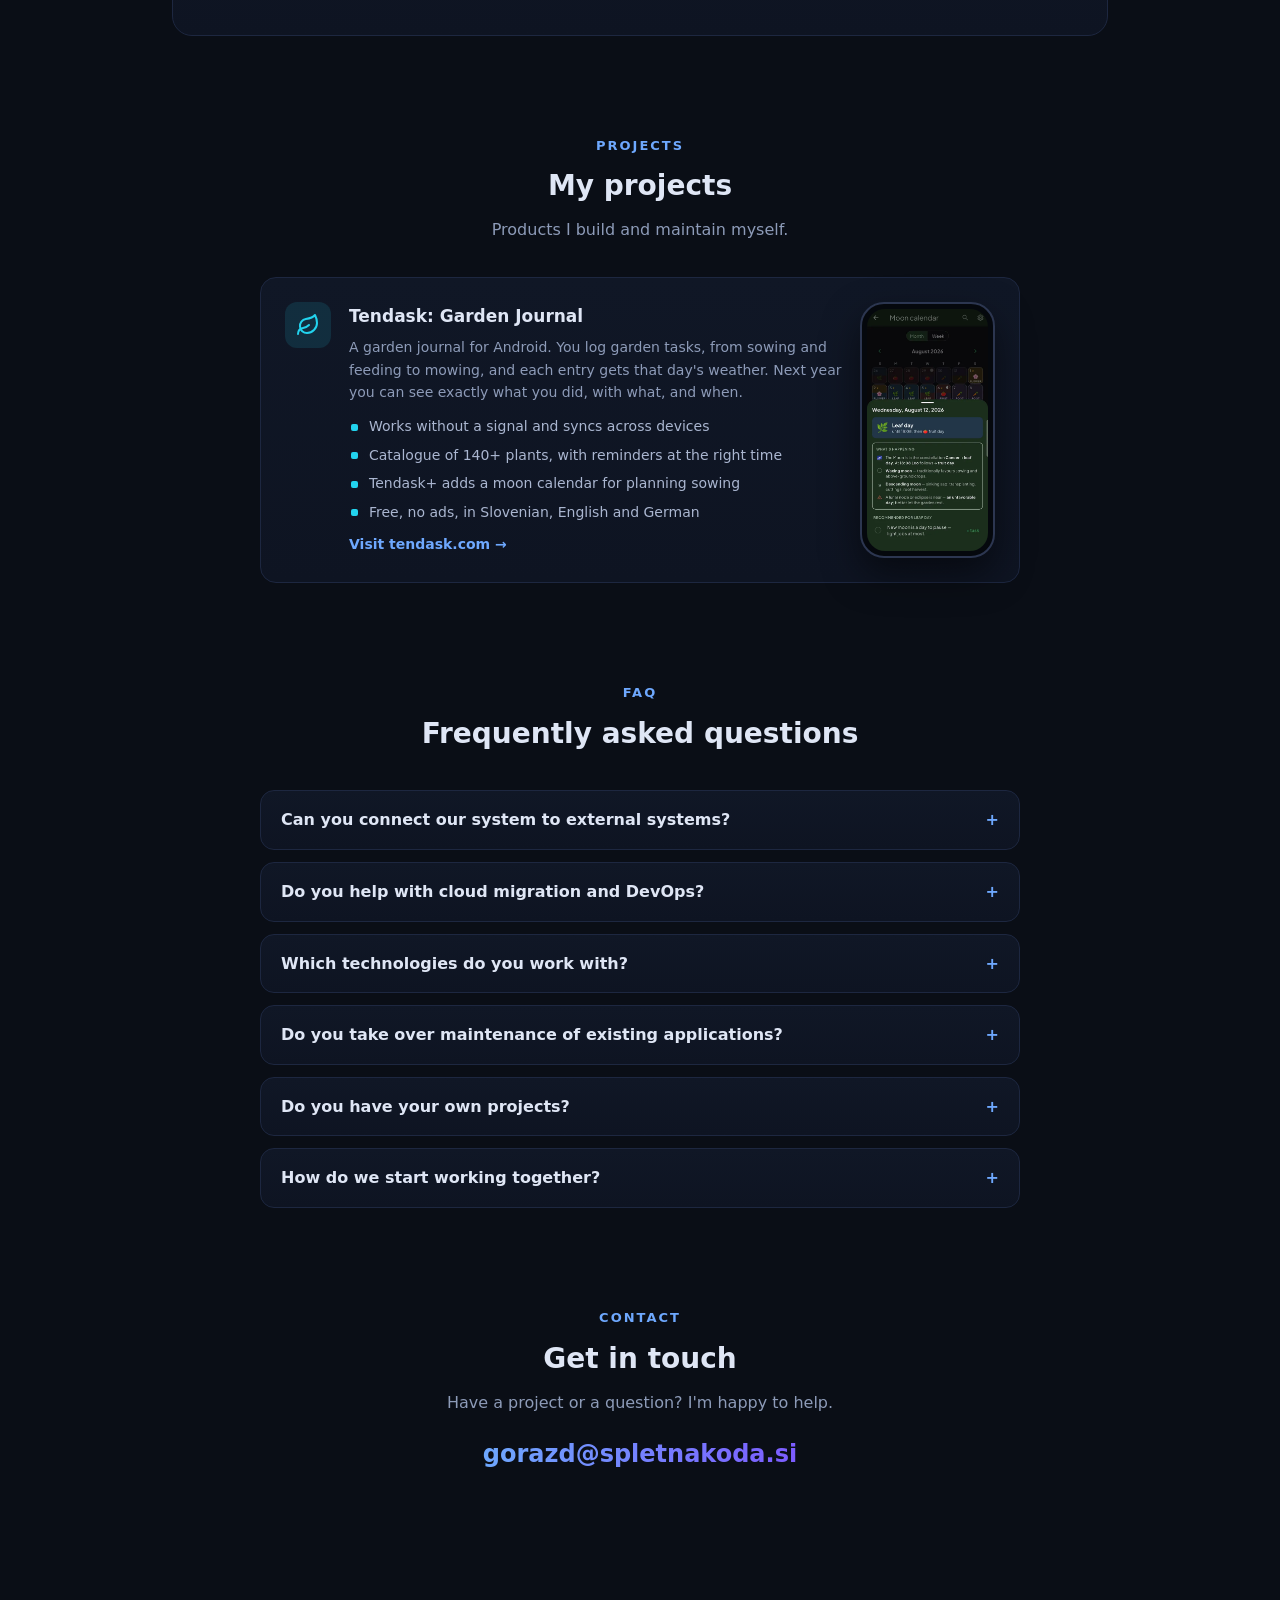
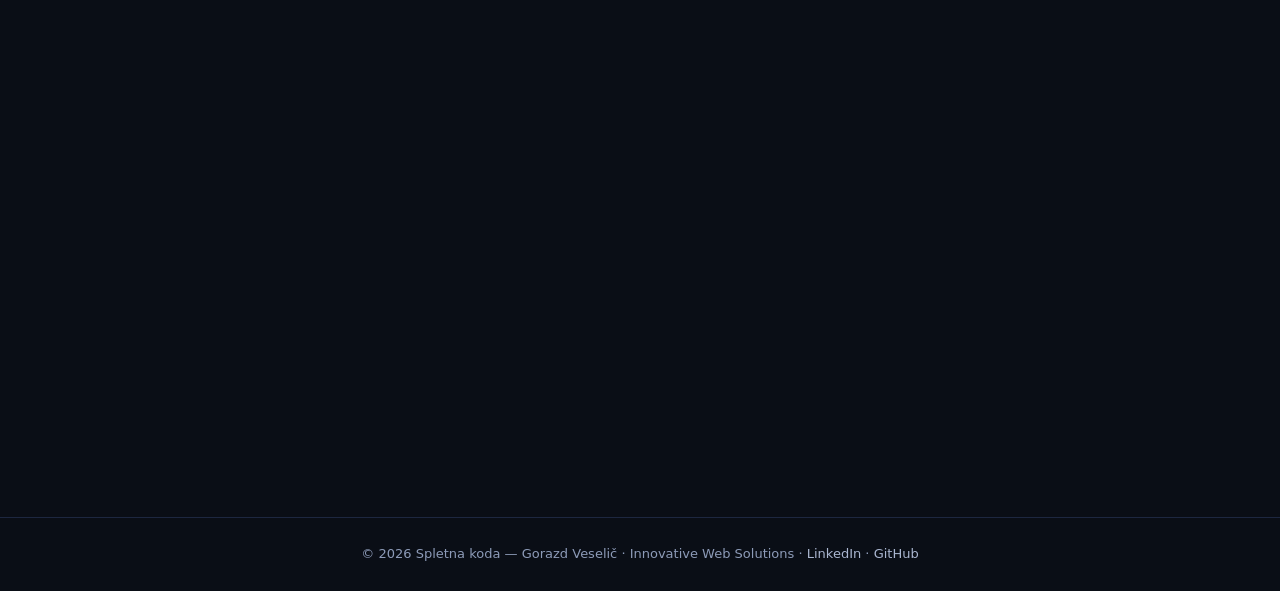
==== commit 86c863ba: "Add Tendask project, LinkedIn/GitHub links and trim FAQ - Projects section with Tendask card (phone " ====
--- a/en/index.html
+++ b/en/index.html
@@ -54,6 +54,7 @@
     "@id": "https://spletnakoda.si/#business"
    },
    "sameAs": [
+    "https://www.linkedin.com/in/gorazd-veseli%C4%8D/",
     "https://github.com/GorazdVeselic"
    ],
    "knowsAbout": [
@@ -137,6 +138,9 @@
    },
    "mainEntity": {
     "@id": "https://spletnakoda.si/en/#faq"
+   },
+   "mentions": {
+    "@id": "https://tendask.com/#app"
    }
   },
   {
@@ -146,14 +150,6 @@
    "mainEntity": [
     {
      "@type": "Question",
-     "name": "What is Spletna koda?",
-     "acceptedAnswer": {
-      "@type": "Answer",
-      "text": "Spletna koda is the independent development practice of Gorazd Veselič, a senior full-stack / DevOps engineer with more than 20 years of experience. It focuses on backend architecture, API and B2B integrations, and cloud infrastructure."
-     }
-    },
-    {
-     "@type": "Question",
      "name": "Can you connect our system to external systems?",
      "acceptedAnswer": {
       "@type": "Answer",
@@ -182,6 +178,14 @@
      "acceptedAnswer": {
       "@type": "Answer",
       "text": "Yes. I take over existing Laravel/PHP applications, optimize slow databases, set up stable hosting and handle ongoing maintenance."
+     }
+    },
+    {
+     "@type": "Question",
+     "name": "Do you have your own projects?",
+     "acceptedAnswer": {
+      "@type": "Answer",
+      "text": "Yes. I built Tendask (tendask.com), a free garden journal for Android with task logging, weather, reminders and cross-device sync. It is available on Google Play."
      }
     },
     {
@@ -193,6 +197,24 @@
      }
     }
    ]
+  },
+  {
+   "@type": "MobileApplication",
+   "@id": "https://tendask.com/#app",
+   "name": "Tendask: Garden Journal",
+   "url": "https://tendask.com/",
+   "operatingSystem": "Android",
+   "applicationCategory": "LifestyleApplication",
+   "description": "Free garden journal for Android. Log garden tasks with weather, reminders and history; works offline and syncs across devices. Available on Google Play.",
+   "installUrl": "https://play.google.com/store/apps/details?id=app.tendask",
+   "offers": {
+    "@type": "Offer",
+    "price": "0",
+    "priceCurrency": "EUR"
+   },
+   "author": {
+    "@id": "https://spletnakoda.si/#gorazd"
+   }
   }
  ]
 }
@@ -207,6 +229,7 @@
       <a href="#services">Services</a>
       <a href="#technologies">Technologies</a>
       <a href="#about">About</a>
+      <a href="#projects">Projects</a>
       <a href="#faq">FAQ</a>
       <a href="#contact">Contact</a>
     </div>
@@ -260,15 +283,37 @@
   </div>
 </div></section>
 
+<section id="projects"><div class="wrap">
+  <div class="label">Projects</div>
+  <h2 class="title">My projects</h2>
+  <p class="sub">Products I build and maintain myself.</p>
+  <a class="project" href="https://tendask.com/" target="_blank" rel="noopener">
+    <div class="ico"><svg viewBox="0 0 24 24" fill="none" stroke="currentColor" stroke-width="2" stroke-linecap="round" stroke-linejoin="round" aria-hidden="true"><path d="M11 20A7 7 0 0 1 9.8 6.1C15.5 5 17 4.48 19 2c1 2 2 4.18 2 8 0 5.5-4.78 10-10 10Z"/><path d="M2 21c0-3 1.85-5.36 5.08-6C9.5 14.52 12 13 13 12"/></svg></div>
+    <div>
+      <h3>Tendask: Garden Journal</h3>
+      <p>A garden journal for Android. You log garden tasks, from sowing and feeding to mowing, and each entry gets that day's weather. Next year you can see exactly what you did, with what, and when.</p>
+      <ul class="facts">
+        <li>Works without a signal and syncs across devices</li>
+        <li>Catalogue of 140+ plants, with reminders at the right time</li>
+        <li>Tendask+ adds a moon calendar for planning sowing</li>
+        <li>Free, no ads, in Slovenian, English and German</li>
+      </ul>
+      <span class="more">Visit tendask.com →</span>
+    </div>
+  
+    <div class="phone"><img src="/img/tendask-plus-en.webp" alt="Tendask+: moon calendar in the app" width="240" height="480" loading="lazy"></div>
+  </a>
+</div></section>
+
 <section id="faq"><div class="wrap">
   <div class="label">FAQ</div>
   <h2 class="title">Frequently asked questions</h2>
   <div class="faq">
-    <details class="qa"><summary>What is Spletna koda?</summary><p>Spletna koda is the independent development practice of Gorazd Veselič, a senior full-stack / DevOps engineer with more than 20 years of experience. It focuses on backend architecture, API and B2B integrations, and cloud infrastructure.</p></details>
     <details class="qa"><summary>Can you connect our system to external systems?</summary><p>Yes. I design and build REST APIs, B2B integrations with external systems (e.g. ERPs, online shops, suppliers) and microservices that automate business processes and remove manual data re-entry.</p></details>
     <details class="qa"><summary>Do you help with cloud migration and DevOps?</summary><p>Yes. I set up and maintain infrastructure on AWS, containerize applications with Docker and run them on Kubernetes, describe infrastructure as code with Terraform, and introduce CI/CD for automated, repeatable deployments.</p></details>
     <details class="qa"><summary>Which technologies do you work with?</summary><p>Backend: PHP, Laravel, MySQL, Redis and REST APIs. Infrastructure: Docker, Kubernetes, AWS, Terraform, CI/CD and Linux. Frontend: Vue and Next.js.</p></details>
     <details class="qa"><summary>Do you take over maintenance of existing applications?</summary><p>Yes. I take over existing Laravel/PHP applications, optimize slow databases, set up stable hosting and handle ongoing maintenance.</p></details>
+    <details class="qa"><summary>Do you have your own projects?</summary><p>Yes. I built Tendask (tendask.com), a free garden journal for Android with task logging, weather, reminders and cross-device sync. It is available on Google Play.</p></details>
     <details class="qa"><summary>How do we start working together?</summary><p>Email gorazd@spletnakoda.si with a short description of your project or problem. I work in Slovenian and English.</p></details>
   </div>
 </div></section>
@@ -280,7 +325,7 @@
   <a href="mailto:gorazd@spletnakoda.si" class="email">gorazd@spletnakoda.si</a>
 </div></section>
 
-<footer><div class="wrap">© 2026 Spletna koda — Gorazd Veselič · Innovative Web Solutions</div></footer>
+<footer><div class="wrap">© 2026 Spletna koda — Gorazd Veselič · Innovative Web Solutions · <a href="https://www.linkedin.com/in/gorazd-veseli%C4%8D/" target="_blank" rel="noopener me">LinkedIn</a> · <a href="https://github.com/GorazdVeselic" target="_blank" rel="noopener me">GitHub</a></div></footer>
 
 </body>
 </html>
--- a/style.css
+++ b/style.css
@@ -114,3 +114,26 @@
 .qa summary::after{content:"+";color:var(--brand);font-weight:800}
 .qa[open] summary::after{content:"−"}
 .qa p{color:var(--soft);margin-top:10px;font-size:15px}
+
+/* Projects */
+.project{display:flex;gap:18px;align-items:center;max-width:760px;margin:34px auto 0;padding:24px;border:1px solid var(--line);border-radius:16px;background:linear-gradient(180deg,var(--panel),var(--panel2));transition:transform .15s,border-color .15s}
+.project:hover{transform:translateY(-4px);border-color:var(--brand)}
+.project .ico{align-self:flex-start;flex:none;width:46px;height:46px;border-radius:12px;background:rgba(34,211,238,.12);display:flex;align-items:center;justify-content:center;color:var(--accent)}
+.project .ico svg{width:24px;height:24px}
+.project h3{font-size:17px;margin-bottom:6px}
+.project p{color:var(--muted);font-size:14px}
+.project .more{display:inline-block;margin-top:10px;color:var(--brand);font-weight:600;font-size:14px}
+footer a{color:var(--soft)}
+footer a:hover{color:var(--text)}
+
+.project .phone{flex:none;width:135px;margin-left:auto;padding:5px;border-radius:24px;background:#05080d;border:2px solid #2c3650;box-shadow:0 16px 36px rgba(0,0,0,.5)}
+.project .phone img{display:block;width:100%;height:auto;border-radius:18px}
+@media(max-width:720px){
+  .project{flex-wrap:wrap}
+  .project>div:nth-child(2){flex:1 1 200px}
+  .project .phone{width:150px;margin:8px auto 0}
+  .project .ico{display:none}
+}
+.project .facts{list-style:none;margin-top:12px;display:grid;gap:6px}
+.project .facts li{position:relative;padding-left:20px;color:var(--soft);font-size:14px}
+.project .facts li::before{content:"";position:absolute;left:2px;top:.6em;width:7px;height:7px;border-radius:2px;background:var(--accent)}
